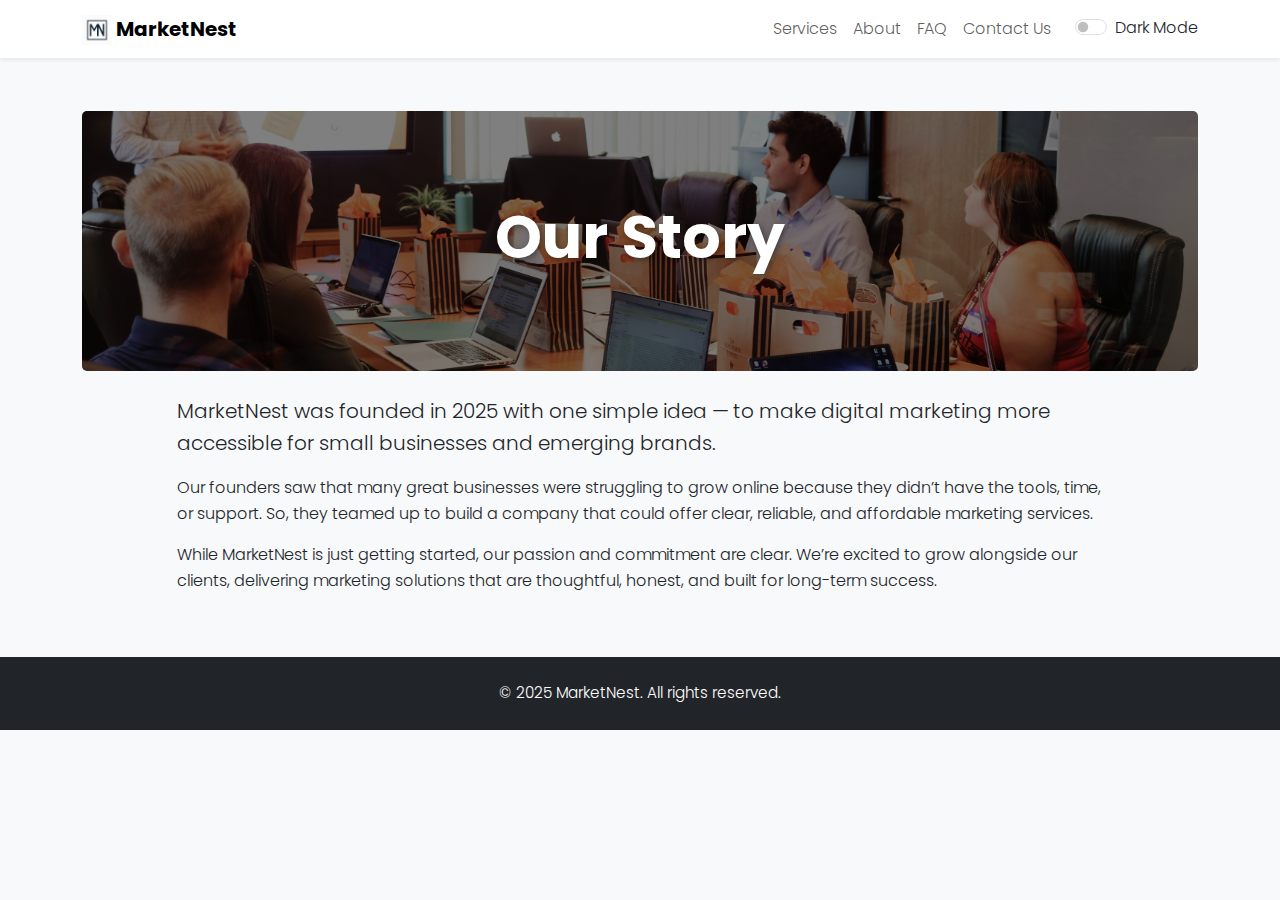
==== about.html @ 59717271 "Updated About.html page, added background image(img url:'AboutUs_ourStory.jpg'), and added styles in" ====
<!doctype html>
<html lang="en">
<head>
  <meta charset="utf-8">
  <meta name="viewport" content="width=device-width, initial-scale=1">
  <title>About MarketNest</title>
  <link href="https://cdn.jsdelivr.net/npm/bootstrap@5.3.3/dist/css/bootstrap.min.css" rel="stylesheet">
  <!-- Google Font - Poppins -->
  <link rel="preconnect" href="https://fonts.googleapis.com">
  <link rel="preconnect" href="https://fonts.gstatic.com" crossorigin>
  <link href="https://fonts.googleapis.com/css2?family=Poppins:ital,wght@0,100;0,200;0,300;0,400;0,500;0,600;0,700;0,800;0,900;1,100;1,200;1,300;1,400;1,500;1,600;1,700;1,800;1,900&display=swap" rel="stylesheet">
  <link href="style.css" rel="stylesheet"/>
</head>
<body>
    
    <!-- NavBar -->
    <nav class="navbar navbar-expand-lg navbar-light bg-white shadow-sm sticky-top">
    <div class="container">
      <a class="navbar-brand fw-bold" href="#">
        <img src="logo.png" alt="MarketNest Logo" width="30" height="30" class="d-inline-block align-text-top">
        MarketNest
      </a>
      <button class="navbar-toggler" type="button" data-bs-toggle="collapse" data-bs-target="#navbarNav">
        <span class="navbar-toggler-icon"></span>
      </button>
      <div class="collapse navbar-collapse" id="navbarNav">
        <ul class="navbar-nav ms-auto align-items-center">
          <li class="nav-item"><a class="nav-link" href="services.html">Services</a></li>
          <li class="nav-item"><a class="nav-link" href="about.html">About</a></li>
          <li class="nav-item"><a class="nav-link" href="faq.html">FAQ</a></li>
          <li class="nav-item"><a class="nav-link" href="contact.html">Contact Us</a></li>
          <li class="nav-item ps-3">
            <div class="form-check form-switch">
              <input class="form-check-input" type="checkbox" id="darkModeToggle">
              <label class="form-check-label" for="darkModeToggle">Dark Mode</label>
            </div>
          </li>
        </ul>
      </div>
    </div>
  </nav>

  <!--Our Story Section-->
  <section class="py-5 bg-light">
    <div class="container">
      <div class="story-header text-center text-white py-5 mb-4">
        <h2 class="display-5 fw-bold">Our Story</h2>
      </div>
      <div class="row justify-content-center">
        <div class="col-md-10">
          <p class="lead">
            MarketNest was founded in 2025 with one simple idea — to make digital marketing more accessible for small businesses and emerging brands.
          </p>
          <p>
            Our founders saw that many great businesses were struggling to grow online because they didn’t have the tools, time, or support. So, they teamed up to build a company that could offer clear, reliable, and affordable marketing services.
          </p>
          <p>
            While MarketNest is just getting started, our passion and commitment are clear. We’re excited to grow alongside our clients, delivering marketing solutions that are thoughtful, honest, and built for long-term success.
          </p>
        </div>
      </div>
    </div>
  </section>

  <!-- Footer -->
  <footer class="py-4 bg-dark text-white text-center">
    <div class="container">
      <p class="mb-0">&copy; 2025 MarketNest. All rights reserved.</p>
    </div>
  </footer>
  
  <!-- Scripts -->
  <script src="https://cdn.jsdelivr.net/npm/bootstrap@5.3.3/dist/js/bootstrap.bundle.min.js"></script>
  <script>
    const toggle = document.getElementById("darkModeToggle");
    const body = document.body;

    if (localStorage.getItem("dark-mode") === "enabled") {
      body.classList.add("dark-mode");
      toggle.checked = true;
    }

    toggle.addEventListener("change", () => {
      body.classList.toggle("dark-mode");
      localStorage.setItem("dark-mode", body.classList.contains("dark-mode") ? "enabled" : "disabled");
    });
  </script>
</body>
</html>
---- style.css ----
/*************************************************
    Theme Styles
*************************************************/
/* Theme Colors */
:root {
  --darkest-blue: #0d1b2a;
  --dark-blue: #1b263b; /* primary color */
  --yellow: #fca311; /* secondary color */
  --red: #8e2d2e; /* secondary color */
  --lt-gray: #e0e1dd;
  --black: #000;
  --white: #fff; 
}

/******* Themed Buttons *******/
/* Primary Button */
.btn.btn-primary{
  background-color:var(--yellow);
  border:4px solid var(--yellow);
  color:var(--black);
  font-weight:700;
}
.btn.btn-primary:focus,
.btn.btn-primary:hover,
.btn.btn-primary:active{
  background-color:transparent;
  border-color:var(--yellow);
  color:var(--yellow);
}

/* Light Button */
.btn.btn-light{
  background-color:var(--lt-gray);
  border:4px solid var(--lt-gray);
  color:var(--black);
  font-weight:700;
}
.btn.btn-light:focus,
.btn.btn-light:hover,
.btn.btn-light:active{
  background-color:transparent;
  border-color:var(lt-gray);
  color:var(--lt-gray);
}


/*************************************************/
/* General page styling */
body {
    /*font-family: 'Segoe UI', Tahoma, Geneva, Verdana, sans-serif;*/
    font-family: "Poppins", sans-serif;
    font-weight:300;
    font-style:normal;
    line-height: 1.6;
    background-color: #f8f9fa;
  }
  
  /* Header */
  header#header-content{
    background-color:var(--dark-blue);
    background-image:linear-gradient(to bottom right,var(--darkest-blue), var(--dark-blue));
    color:var(--white);
    padding-top:6em;
    padding-bottom:6em;
  }
  header#header-content h1{
    font-size:2.6rem;
  }
  header#header-content .lead{
    margin-bottom:2em;
  }
  @media(min-width:768px){
    header#header-content{
      border-radius: 0 0 0 150px;
    }
  }
  @media(min-width:1024px){
    header#header-content .header-wrapper{
      display:flex;
      justify-content:space-between;
      align-items:center;
    }
    header#header-content h1{
      width:30%;
    }
    header#header-content .header-text{
      width:65%;
      padding-left:4em;
      border-left:.5px solid var(--lt-gray);
      text-align:left;
    }
  }

  /* Section Titles */
  h2, h3 {
    font-weight: 700;
  }
  
  /* Service Cards */
  .card {
    border-radius: 12px;
    transition: transform 0.2s ease, box-shadow 0.2s ease;
  }
  
  .card:hover {
    transform: translateY(-5px);
    box-shadow: 0 10px 20px rgba(0,0,0,0.1);
  }
  
  /* Price Styling */
  .card .fw-bold {
    font-size: 1.1rem;
    margin-top: 10px;
  }
  
  /* Section Padding */
  section {
    padding-top: 3rem;
    padding-bottom: 3rem;
  }
  
  /* Bundled Package Cards */
  .card.border-success {
    border-width: 2px !important;
  }
  .card.border-warning {
    border-width: 2px !important;
  }
  .card.border-danger {
    border-width: 2px !important;
  }
  

  /* Testimonials Section */
#testimonials .card {
  border-radius: 10px;
  border: none;
  transition: transform 0.3s ease, box-shadow 0.3s ease;
}

#testimonials .card:hover {
  transform: translateY(-5px);
  box-shadow: 0 12px 24px rgba(0, 0, 0, 0.08);
}

#testimonials .card-text {
  font-style: italic;
  color: #444;
}

#testimonials .card-title {
  font-weight: 600;
  margin-top: 1rem;
}

#testimonials .text-muted {
  font-size: 0.9rem;
  color: #888 !important;
}

/* About */
#about h5 {
  font-weight: 600;
  margin-bottom: 0.5rem;
}

/* FAQ Accordion */
.accordion-button {
  font-weight: 600;
}
.accordion-button:focus {
  box-shadow: none;
}
.accordion-body {
  font-size: 0.95rem;
}

/* CTA */
#cta h2 {
  font-size: 2rem;
}
#cta p {
  font-size: 1.1rem;
}

/* Footer */
footer {
  font-size: 0.95rem;
  background-color: #212529;
}

/* Responsive tweaks */
@media (max-width: 768px) {
  .navbar-brand {
    font-size: 1.2rem;
  }

  #cta h2 {
    font-size: 1.5rem;
  }

  .card .fw-bold {
    font-size: 1rem;
  }
}

/* Dark Mode */
body.dark-mode {
  background-color: #121212;
  color: #e0e0e0;
}

body.dark-mode .navbar .navbar-brand, 
body.dark-mode .navbar .nav-link{
  color:#fff;
}

body.dark-mode .bg-light {
  background-color: #1f1f1f !important;
}

body.dark-mode .bg-white {
  background-color: #1c1c1c !important;
}

body.dark-mode .card {
  background-color: #2a2a2a;
  color: #e0e0e0;
  border-color: #444;
}

body.dark-mode .card .text-primary,
body.dark-mode .card .text-success,
body.dark-mode .card .text-warning,
body.dark-mode .card .text-danger {
  color: #90caf9 !important;
}

body.dark-mode .accordion-button {
  background-color: #2a2a2a;
  color: #e0e0e0;
}
body.dark-mode .accordion-button:not(.collapsed) {
  background-color: #343434;
}
body.dark-mode .accordion-body {
  background-color: #1f1f1f;
}

body.dark-mode .bg-primary {
  background-color: #0d6efd !important;
}

body.dark-mode .btn-light {
  background-color: #e0e0e0;
  color: #121212;
}

body.dark-mode footer {
  background-color: #000 !important;
}

.story-header {
  position: relative;
  background-image: url('AboutUs_ourStory.jpg');
  background-size: cover;
  background-position: center;
  background-repeat: no-repeat;
  border-radius: 5px;
  margin-top: 5px;
  height: 260px;
  display: flex;
  align-items: center;
  justify-content: center;
  overflow: hidden;
}

.story-header::before {
  content: "";
  position: absolute;
  top: 0; left: 0;
  width: 100%; height: 100%;
  background-color: rgba(0, 0, 0, 0.5); /* Adjust opacity as needed */
  z-index: 1;
  border-radius: 5px;
}

.story-header h2 {
  position: relative;
  z-index: 2;
  color: #fff;
  font-size: 60px;
  font-weight: 900;
  text-shadow: 2px 2px 6px rgba(0, 0, 0, 0.4);
}
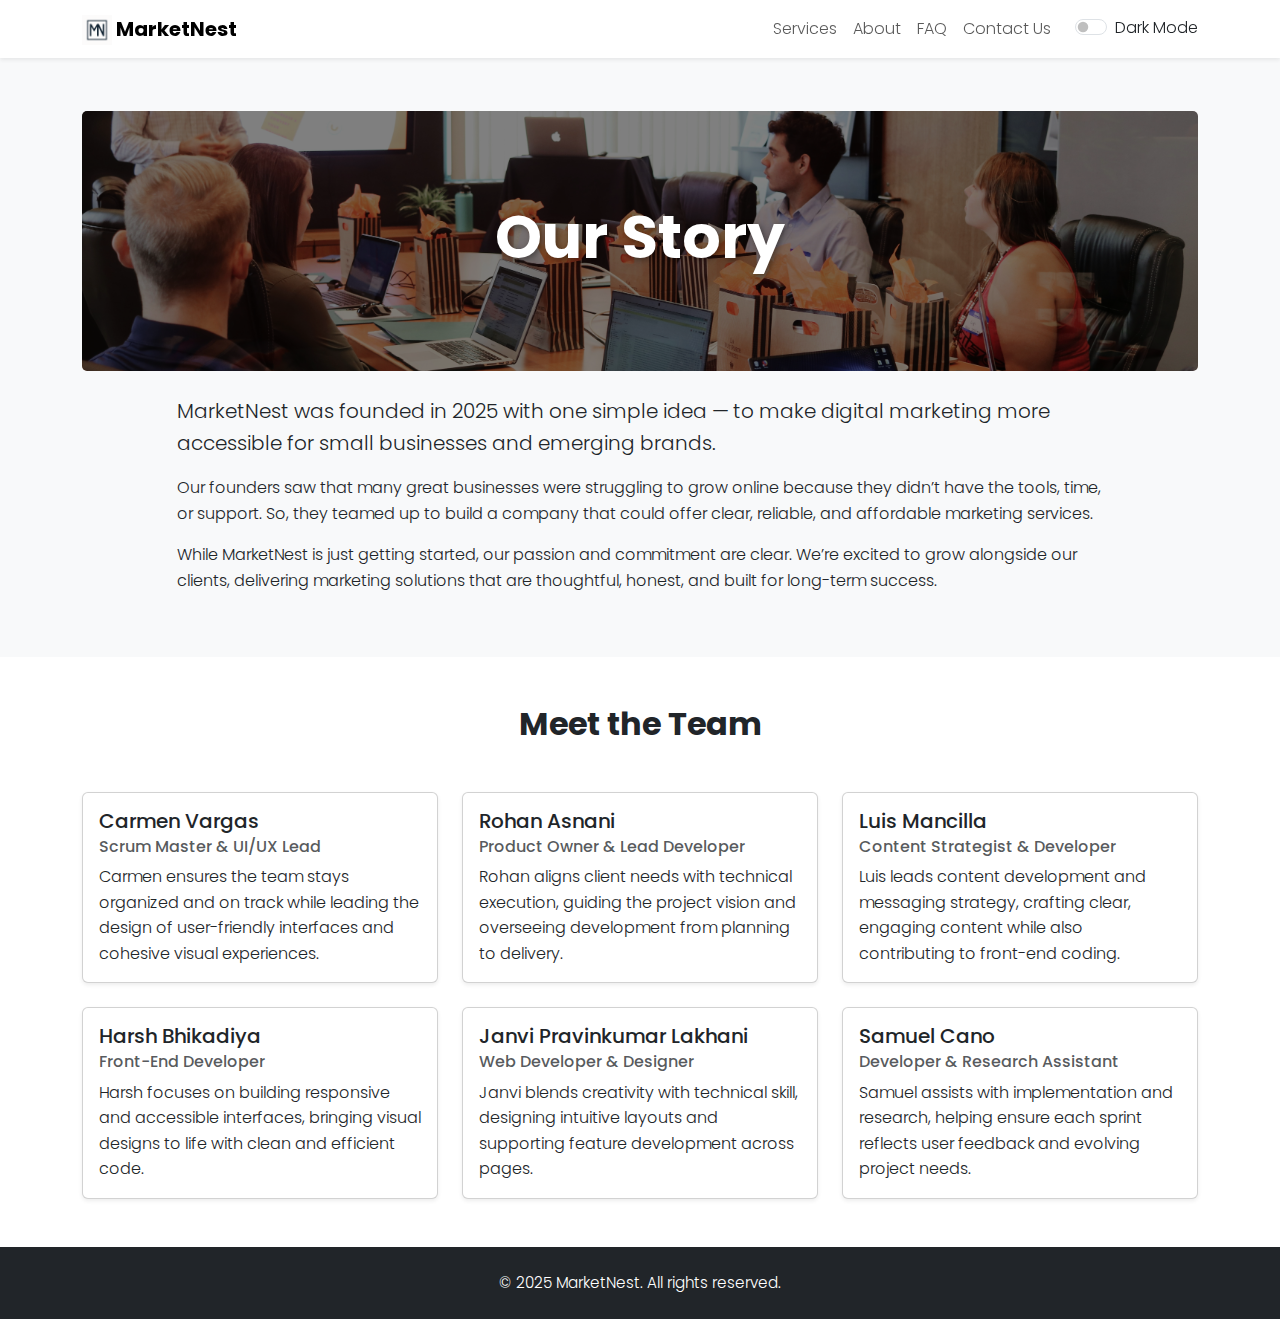
==== commit 14617266: "updated About page with team members details" ====
--- a/about.html
+++ b/about.html
@@ -13,10 +13,10 @@
 </head>
 <body>
     
-    <!-- NavBar -->
-    <nav class="navbar navbar-expand-lg navbar-light bg-white shadow-sm sticky-top">
+  <!-- NavBar -->
+  <nav class="navbar navbar-expand-lg navbar-light bg-white shadow-sm sticky-top">
     <div class="container">
-      <a class="navbar-brand fw-bold" href="#">
+      <a class="navbar-brand fw-bold" href="index.html">
         <img src="logo.png" alt="MarketNest Logo" width="30" height="30" class="d-inline-block align-text-top">
         MarketNest
       </a>
@@ -62,6 +62,69 @@
     </div>
   </section>
 
+  <!-- Meet the Team Section -->
+  <section class="py-5 bg-white">
+    <div class="container">
+      <h2 class="text-center mb-5">Meet the Team</h2>
+      <div class="row g-4">
+        <div class="col-md-4">
+          <div class="card h-100 shadow-sm">
+            <div class="card-body">
+              <h5 class="card-title">Carmen Vargas</h5>
+              <h6 class="card-subtitle mb-2 text-muted">Scrum Master & UI/UX Lead</h6>
+              <p class="card-text">Carmen ensures the team stays organized and on track while leading the design of user-friendly interfaces and cohesive visual experiences.</p>
+            </div>
+          </div>
+        </div>
+        <div class="col-md-4">
+          <div class="card h-100 shadow-sm">
+            <div class="card-body">
+              <h5 class="card-title">Rohan Asnani</h5>
+              <h6 class="card-subtitle mb-2 text-muted">Product Owner & Lead Developer</h6>
+              <p class="card-text">Rohan aligns client needs with technical execution, guiding the project vision and overseeing development from planning to delivery.</p>
+            </div>
+          </div>
+        </div>
+        <div class="col-md-4">
+          <div class="card h-100 shadow-sm">
+            <div class="card-body">
+              <h5 class="card-title">Luis Mancilla</h5>
+              <h6 class="card-subtitle mb-2 text-muted">Content Strategist & Developer</h6>
+              <p class="card-text">Luis leads content development and messaging strategy, crafting clear, engaging content while also contributing to front-end coding.</p>
+            </div>
+          </div>
+        </div>
+        <div class="col-md-4">
+          <div class="card h-100 shadow-sm">
+            <div class="card-body">
+              <h5 class="card-title">Harsh Bhikadiya</h5>
+              <h6 class="card-subtitle mb-2 text-muted">Front-End Developer</h6>
+              <p class="card-text">Harsh focuses on building responsive and accessible interfaces, bringing visual designs to life with clean and efficient code.</p>
+            </div>
+          </div>
+        </div>
+        <div class="col-md-4">
+          <div class="card h-100 shadow-sm">
+            <div class="card-body">
+              <h5 class="card-title">Janvi Pravinkumar Lakhani</h5>
+              <h6 class="card-subtitle mb-2 text-muted">Web Developer & Designer</h6>
+              <p class="card-text">Janvi blends creativity with technical skill, designing intuitive layouts and supporting feature development across pages.</p>
+            </div>
+          </div>
+        </div>
+        <div class="col-md-4">
+          <div class="card h-100 shadow-sm">
+            <div class="card-body">
+              <h5 class="card-title">Samuel Cano</h5>
+              <h6 class="card-subtitle mb-2 text-muted">Developer & Research Assistant</h6>
+              <p class="card-text">Samuel assists with implementation and research, helping ensure each sprint reflects user feedback and evolving project needs.</p>
+            </div>
+          </div>
+        </div>
+      </div>
+    </div>
+  </section>
+
   <!-- Footer -->
   <footer class="py-4 bg-dark text-white text-center">
     <div class="container">
@@ -86,4 +149,4 @@
     });
   </script>
 </body>
-</html>+</html>
--- a/style.css
+++ b/style.css
@@ -5,15 +5,21 @@
 :root {
   --darkest-blue: #0d1b2a;
   --dark-blue: #1b263b; /* primary color */
+  --med-blue:#415a77; /* secondary blue color */
   --yellow: #fca311; /* secondary color */
   --red: #8e2d2e; /* secondary color */
-  --lt-gray: #e0e1dd;
+  --lt-gray: #e5e5e5;
+  --lighter-gray: #f8f9fa;
   --black: #000;
   --white: #fff; 
 }
 
 /******* Themed Buttons *******/
 /* Primary Button */
+.btn{
+  font-weight:700;
+  border-width:4px;
+}
 .btn.btn-primary{
   background-color:var(--yellow);
   border:4px solid var(--yellow);
@@ -39,126 +45,192 @@
 .btn.btn-light:hover,
 .btn.btn-light:active{
   background-color:transparent;
-  border-color:var(lt-gray);
+  border-color:var(--lt-gray);
   color:var(--lt-gray);
 }
 
-
+/* Dark Blue Button */
+.btn.btn-blue{
+  background-color: var(--dark-blue);
+  border-color: var(--dark-blue);
+  color:var(--white);
+}
+.btn.btn-blue:focus,
+.btn.btn-blue:hover,
+.btn.btn-blue:active{
+  background-color:transparent;
+  border-color:var(--dark-blue);
+  color:var(--dark-blue);
+}
 /*************************************************/
-/* General page styling */
+/*************************************************
+    General Styles
+*************************************************/
 body {
-    /*font-family: 'Segoe UI', Tahoma, Geneva, Verdana, sans-serif;*/
-    font-family: "Poppins", sans-serif;
-    font-weight:300;
-    font-style:normal;
-    line-height: 1.6;
-    background-color: #f8f9fa;
-  }
-  
-  /* Header */
+  /*font-family: 'Segoe UI', Tahoma, Geneva, Verdana, sans-serif;*/
+  font-family: "Poppins", sans-serif;
+  font-weight:300;
+  font-style:normal;
+  line-height: 1.6;
+  background-color:var(--lighter-gray);
+}
+
+main section{
+  padding-top:6em;
+}
+/*************************************************
+    Landing Page Styles
+*************************************************/
+/* Header */
+header#header-content{
+  background-color:var(--dark-blue);
+  background-image:linear-gradient(to bottom right,var(--darkest-blue), var(--dark-blue));
+  color:var(--white);
+  padding-top:6em;
+  padding-bottom:6em;
+}
+header#header-content h1{
+  font-size:2.6rem;
+}
+header#header-content .lead{
+  margin-bottom:2em;
+  font-weight:200;
+}
+@media(min-width:768px){
   header#header-content{
-    background-color:var(--dark-blue);
-    background-image:linear-gradient(to bottom right,var(--darkest-blue), var(--dark-blue));
-    color:var(--white);
-    padding-top:6em;
-    padding-bottom:6em;
+    border-radius: 0 0 0 150px;
+  }
+}
+@media(min-width:1024px){
+  header#header-content .header-wrapper{
+    display:flex;
+    justify-content:space-between;
+    align-items:center;
   }
   header#header-content h1{
-    font-size:2.6rem;
-  }
-  header#header-content .lead{
-    margin-bottom:2em;
-  }
-  @media(min-width:768px){
-    header#header-content{
-      border-radius: 0 0 0 150px;
-    }
-  }
-  @media(min-width:1024px){
-    header#header-content .header-wrapper{
-      display:flex;
-      justify-content:space-between;
-      align-items:center;
-    }
-    header#header-content h1{
-      width:30%;
-    }
-    header#header-content .header-text{
-      width:65%;
-      padding-left:4em;
-      border-left:.5px solid var(--lt-gray);
-      text-align:left;
-    }
-  }
-
-  /* Section Titles */
-  h2, h3 {
-    font-weight: 700;
-  }
-  
-  /* Service Cards */
-  .card {
-    border-radius: 12px;
-    transition: transform 0.2s ease, box-shadow 0.2s ease;
-  }
-  
-  .card:hover {
-    transform: translateY(-5px);
-    box-shadow: 0 10px 20px rgba(0,0,0,0.1);
-  }
-  
-  /* Price Styling */
-  .card .fw-bold {
-    font-size: 1.1rem;
-    margin-top: 10px;
-  }
-  
-  /* Section Padding */
-  section {
-    padding-top: 3rem;
-    padding-bottom: 3rem;
-  }
-  
-  /* Bundled Package Cards */
-  .card.border-success {
-    border-width: 2px !important;
-  }
-  .card.border-warning {
-    border-width: 2px !important;
-  }
-  .card.border-danger {
-    border-width: 2px !important;
-  }
-  
-
-  /* Testimonials Section */
+    width:30%;
+  }
+  header#header-content .header-text{
+    width:65%;
+    padding-left:4em;
+    border-left:.5px solid var(--lt-gray);
+    text-align:left;
+  }
+}
+
+/* Section Titles */
+h2, h3 {
+  font-weight: 700;
+}
+
+/* Service Section */
+#services h2{
+  font-size:2.5em;
+  color:var(--darkest-blue);
+}
+#services .card {
+  border-radius: 30px 0 30px 0;
+  border:none;
+  box-shadow:0 5px 10px rgba(0,0,0,0.1) !important;
+  transition: transform 0.2s ease, box-shadow 0.2s ease;
+  background-color:rgba(255,255,255,0.3) !important;
+}
+#services .card:hover {
+  transform: translateY(-5px);
+  box-shadow: 0 10px 20px rgba(0,0,0,0.3) !important;
+}
+#services .card-body{
+  display:flex;
+  flex-direction:column;
+  justify-content:space-between;
+  padding-bottom:2em;
+}
+#services .card-body .card-title{
+  font-weight:700;
+  text-align:center;
+  margin:1em 0 1.5em;
+  color:var(--med-blue);
+}
+#services .card-body .card-text{
+  font-weight:200;
+}
+#services .card-body .text-primary{
+  color:var(--red) !important;
+  text-align:right;
+}
+@media (max-width:768px) and (min-width:992px) {
+  #services .card-body{
+    padding:1.5em;
+  }
+}
+
+/* Bundled Price Section */
+#bundled-section{
+  margin-top:8em;
+  background-color:var(--white);
+  padding:6em 0;
+}
+#bundled-section h3{
+  color: var(--darkest-blue);
+}
+#bundled-section .cards-wrapper .col-md-4:nth-child(2) .card{
+  border:2px solid var(--yellow);
+}
+#bundled-section .card{
+  border-radius:20px;
+  border-left:3px solid var(--red);
+}
+#bundled-section .card-body{
+  justify-content:initial;
+}
+#bundled-section .card-body .card-title{
+  color:var(--darkest-blue);
+}
+#bundled-section .btn.btn-blue{
+  margin:2em 0;
+}
+#bundled-section .price-text{
+  font-weight:700;
+  font-size:2em;
+  text-align:center;
+  line-height:1;
+}
+
+/* Testimonials Section */
+#testimonials{
+  padding-bottom:6em;
+  background-color:var(--dark-blue);
+  color:var(--white);
+}
 #testimonials .card {
   border-radius: 10px;
-  border: none;
+  border: 1px dotted var(--lt-gray);
   transition: transform 0.3s ease, box-shadow 0.3s ease;
-}
-
+  background-color:transparent;
+}
 #testimonials .card:hover {
   transform: translateY(-5px);
   box-shadow: 0 12px 24px rgba(0, 0, 0, 0.08);
 }
-
 #testimonials .card-text {
   font-style: italic;
-  color: #444;
-}
-
+  color: var(--white);
+}
 #testimonials .card-title {
   font-weight: 600;
   margin-top: 1rem;
-}
-
+  color:var(--white);
+}
 #testimonials .text-muted {
   font-size: 0.9rem;
-  color: #888 !important;
+  color: #9E9E9E !important;
 }
 
 /* About */
+#about{
+  padding-bottom:6em;
+  background-color: var(--white);
+}
 #about h5 {
   font-weight: 600;
   margin-bottom: 0.5rem;
@@ -176,6 +248,9 @@
 }
 
 /* CTA */
+#cta{
+  background-color:var(--red);
+}
 #cta h2 {
   font-size: 2rem;
 }
@@ -186,7 +261,7 @@
 /* Footer */
 footer {
   font-size: 0.95rem;
-  background-color: #212529;
+  background-color: var(--darkest-blue);
 }
 
 /* Responsive tweaks */
